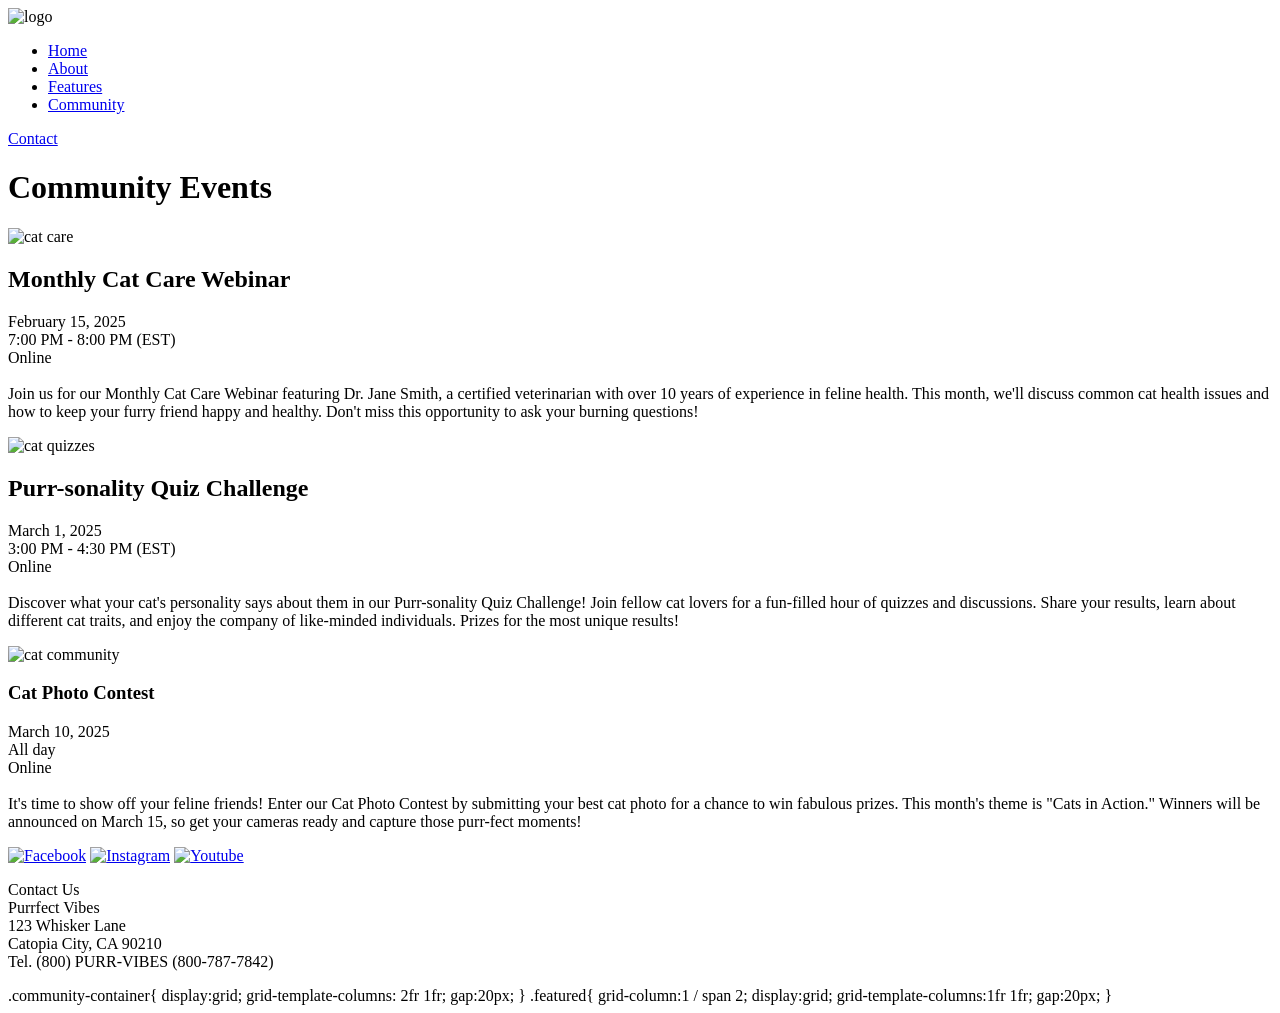
==== community.html @ d29567c3 "Add files via upload Add Assignment M7 files" ====
<!doctype html>
<html lang="en">
<head>
	<meta charset="utf-8">
	<title>Purrfect Vibes Community Events</title>
    <link rel="stylesheet" href="css/normalize.css">
    <link rel="stylesheet" href="css/styles.css">
</head>

<body>
    <header>
        <div class="container">
            <img src="images/logo.png" alt="logo">
            <nav class="nav1">
                <ul>
                    <li><a href="#">Home</a></li>
                    <li><a href="#">About</a></li>
                    <li><a href="#">Features</a></li>
                    <li><a href="#">Community</a></li>
                </ul>
            </nav>
            <a href="#" class="button">Contact</a>
        </div>
    </header>
<h1>Community Events</h1>
<section class="community container">
    <div class="event-block featured">
        <img src="images/event-cat-care.jpg" alt="cat care">
        <h2>Monthly Cat Care Webinar</h2>
        <p><span>February 15, 2025</span><br>
            <span>7:00 PM - 8:00 PM (EST)<br>
            Online</span><br><br>
            Join us for our Monthly Cat Care Webinar featuring Dr. Jane Smith, a certified veterinarian with over 10 years of experience in feline health. This month, we'll discuss common cat health issues and how to keep your furry friend happy and healthy. Don't miss this opportunity to ask your burning questions!</p>
    </div>
    <div class="event-block">
        <img src="images/event-cat-quiz.jpg" alt="cat quizzes">
        <h2>Purr-sonality Quiz Challenge</h2>
        <p><span>March 1, 2025</span><br>
            <span>3:00 PM - 4:30 PM (EST)<br>
            Online</span><br><br>
            Discover what your cat's personality says about them in our Purr-sonality Quiz Challenge! Join fellow cat lovers for a fun-filled hour of quizzes and discussions. Share your results, learn about different cat traits, and enjoy the company of like-minded individuals. Prizes for the most unique results!</p>
    </div>
    <div class="event-block">
        <img src="images/event-cat-photo.jpg" alt="cat community">
        <h3>Cat Photo Contest</h3>
        <p><span>March 10, 2025</span><br>
            <span>All day<br>
            Online</span><br><br>
            It's time to show off your feline friends! Enter our Cat Photo Contest by submitting your best cat photo for a chance to win fabulous prizes. This month's theme is "Cats in Action." Winners will be announced on March 15, so get your cameras ready and capture those purr-fect moments!</p>
    </div>
</section>
<footer>
    <div>
        <a href="#"><img src="images/facebook.svg" alt="Facebook"></a>
        <a href="#"><img src="images/instagram.svg" alt="Instagram"></a>
        <a href="#"><img src="images/youtube.svg" alt="Youtube"></a>
    </div>
    <p>
        Contact Us<br>
        Purrfect Vibes<br>
        123 Whisker Lane<br>
        Catopia City, CA 90210<br>
        Tel. (800) PURR-VIBES (800-787-7842)<br>
    </p>
</footer>
</body>
</html>
.community-container{
display:grid;
grid-template-columns: 2fr 1fr;
gap:20px;
}

.featured{
grid-column:1 / span 2;
display:grid;
grid-template-columns:1fr 1fr;
gap:20px;
}
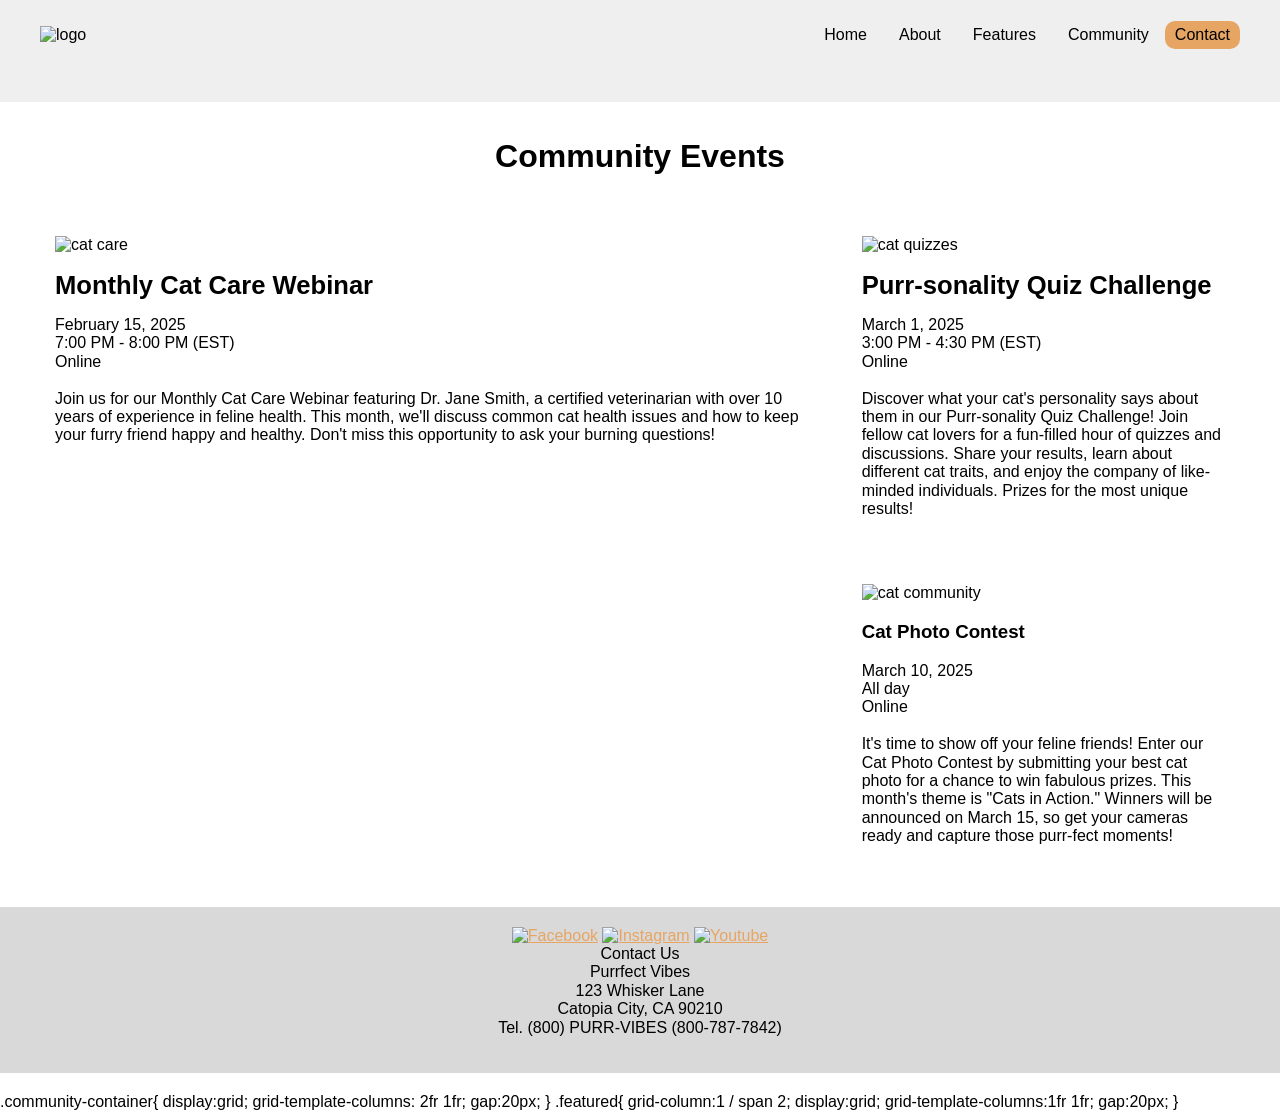
==== commit 85cce662: "Update community.html" ====
--- a/community.html
+++ b/community.html
@@ -3,8 +3,8 @@
 <head>
 	<meta charset="utf-8">
 	<title>Purrfect Vibes Community Events</title>
-    <link rel="stylesheet" href="css/normalize.css">
-    <link rel="stylesheet" href="css/styles.css">
+    <link rel="stylesheet" href="normalize.css">
+<link rel="stylesheet" href="styles.css">
 </head>
 
 <body>
@@ -76,4 +76,5 @@
 display:grid;
 grid-template-columns:1fr 1fr;
 gap:20px;
-}+
+}
--- a/styles.css
+++ b/styles.css
@@ -0,0 +1,108 @@
+body {
+    font-size: 16px;
+    font-family: Arial, Helvetica, sans-serif;
+    margin: 0;
+}
+h1 {
+    font-size: 2em;
+    font-weight: bold;
+    text-align: center;
+    margin: 1rem 0;
+}
+h2 {
+    font-size: 1.6em;
+    margin: 1rem 0;
+}
+p {
+    margin: 0 0 1rem 0;
+}
+.container {
+    max-width: 1200px;
+    margin: auto;
+    padding: 10px;
+}
+a {
+    color: #e6a563;
+}
+header {
+    background-color: #efefef;
+    position: sticky;
+    top: 0;
+}
+header a {
+    text-decoration: none;
+    color: #000
+}
+header a:hover {
+    color: #e6a563;
+}
+header .container {
+    padding: 10px;
+    margin-bottom: 2em;
+    display: flex;
+    align-items: center;
+    justify-content: flex-end;
+}
+header img {
+    width: 250px;
+    margin-right: auto;
+
+}
+header ul {
+    list-style-type: none;
+    display: flex;
+    align-items: center;
+}
+.button {
+    background-color: #e6a563;
+    border-radius: 10px;
+    padding: 5px 10px;
+}
+.button:hover {
+    background-color: #fff;
+}
+nav li {
+    margin: 0 1em;
+}
+footer {
+    text-align: center;
+    background-color: #D9D9D9;
+    padding: 20px;
+}
+footer img {
+    width: 35px;
+}
+.community{
+display:grid;
+grid-template-columns: 2fr 1fr;
+gap:20px;
+}
+.featured{
+grid-column:1 / 2;
+grid-row:1 / 3;
+}
+.event-block{
+background:#ffffff;
+padding:15px;
+border-radius:6px;
+}
+.event-block img{
+width:100%;
+height:auto;
+}
+body{
+display:grid;
+grid-template-columns:1fr;
+grid-template-rows:auto auto auto auto auto;
+gap:20px;
+}
+BIG EVENT | event
+BIG EVENT | event
+[ Cat Care Webinar ]  [ Quiz Challenge ]
+
+[ Cat Care Webinar ]  [ Photo Contest ]
+
+.event-block img{
+width:100%;
+object-fit:cover;
+}
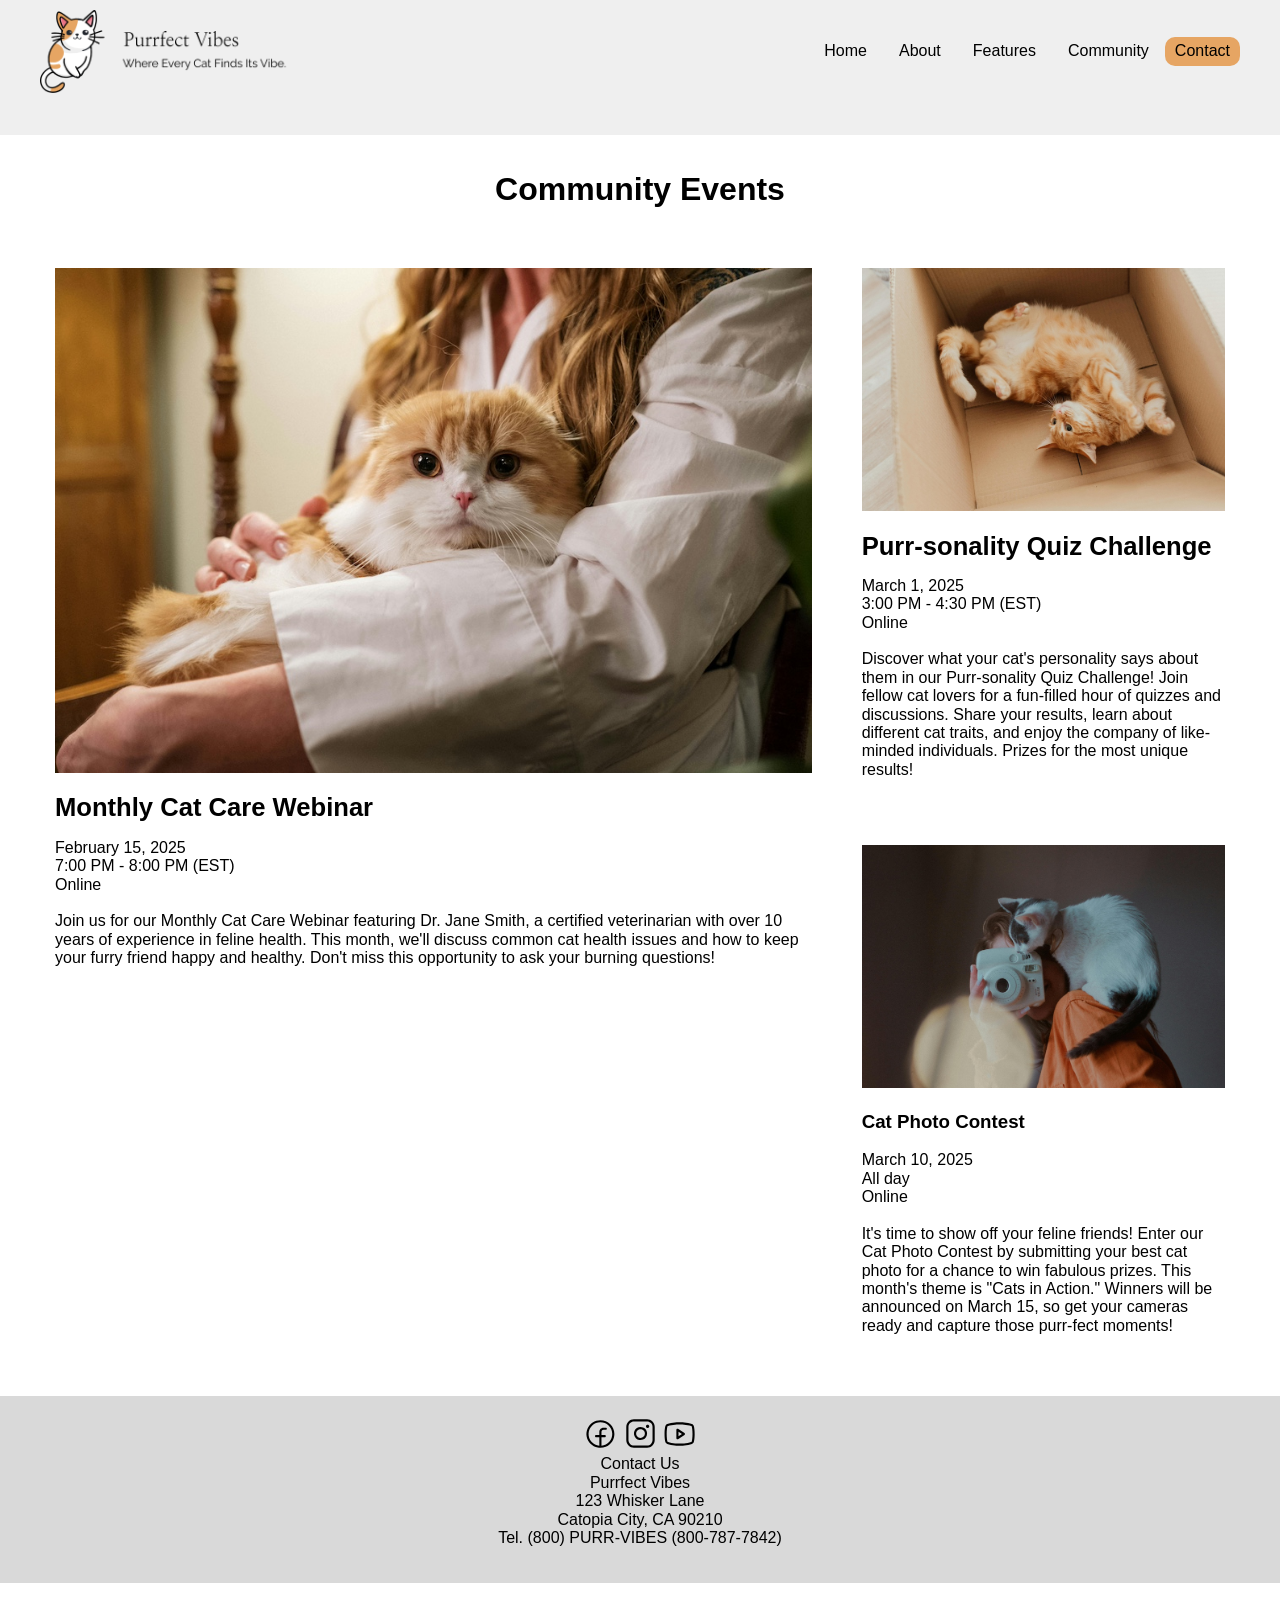
==== commit 5cb726fa: "Update community.html" ====
--- a/community.html
+++ b/community.html
@@ -10,7 +10,7 @@
 <body>
     <header>
         <div class="container">
-            <img src="images/logo.png" alt="logo">
+            <img src="logo.png" alt="logo">
             <nav class="nav1">
                 <ul>
                     <li><a href="#">Home</a></li>
@@ -25,7 +25,7 @@
 <h1>Community Events</h1>
 <section class="community container">
     <div class="event-block featured">
-        <img src="images/event-cat-care.jpg" alt="cat care">
+        <img src="event-cat-care.jpg" alt="cat care"> 
         <h2>Monthly Cat Care Webinar</h2>
         <p><span>February 15, 2025</span><br>
             <span>7:00 PM - 8:00 PM (EST)<br>
@@ -33,7 +33,7 @@
             Join us for our Monthly Cat Care Webinar featuring Dr. Jane Smith, a certified veterinarian with over 10 years of experience in feline health. This month, we'll discuss common cat health issues and how to keep your furry friend happy and healthy. Don't miss this opportunity to ask your burning questions!</p>
     </div>
     <div class="event-block">
-        <img src="images/event-cat-quiz.jpg" alt="cat quizzes">
+        <img src="event-cat-quiz.jpg" alt="cat quizzes">
         <h2>Purr-sonality Quiz Challenge</h2>
         <p><span>March 1, 2025</span><br>
             <span>3:00 PM - 4:30 PM (EST)<br>
@@ -41,7 +41,7 @@
             Discover what your cat's personality says about them in our Purr-sonality Quiz Challenge! Join fellow cat lovers for a fun-filled hour of quizzes and discussions. Share your results, learn about different cat traits, and enjoy the company of like-minded individuals. Prizes for the most unique results!</p>
     </div>
     <div class="event-block">
-        <img src="images/event-cat-photo.jpg" alt="cat community">
+        <img src="event-cat-photo.jpg" alt="cat community">
         <h3>Cat Photo Contest</h3>
         <p><span>March 10, 2025</span><br>
             <span>All day<br>
@@ -51,9 +51,9 @@
 </section>
 <footer>
     <div>
-        <a href="#"><img src="images/facebook.svg" alt="Facebook"></a>
-        <a href="#"><img src="images/instagram.svg" alt="Instagram"></a>
-        <a href="#"><img src="images/youtube.svg" alt="Youtube"></a>
+        <a href="#"><img src="facebook.svg" alt="Facebook"></a>
+        <a href="#"><img src="instagram.svg" alt="Instagram"></a>
+        <a href="#"><img src="youtube.svg" alt="Youtube"></a>
     </div>
     <p>
         Contact Us<br>
@@ -65,16 +65,5 @@
 </footer>
 </body>
 </html>
-.community-container{
-display:grid;
-grid-template-columns: 2fr 1fr;
-gap:20px;
-}
 
-.featured{
-grid-column:1 / span 2;
-display:grid;
-grid-template-columns:1fr 1fr;
-gap:20px;
 
-}
